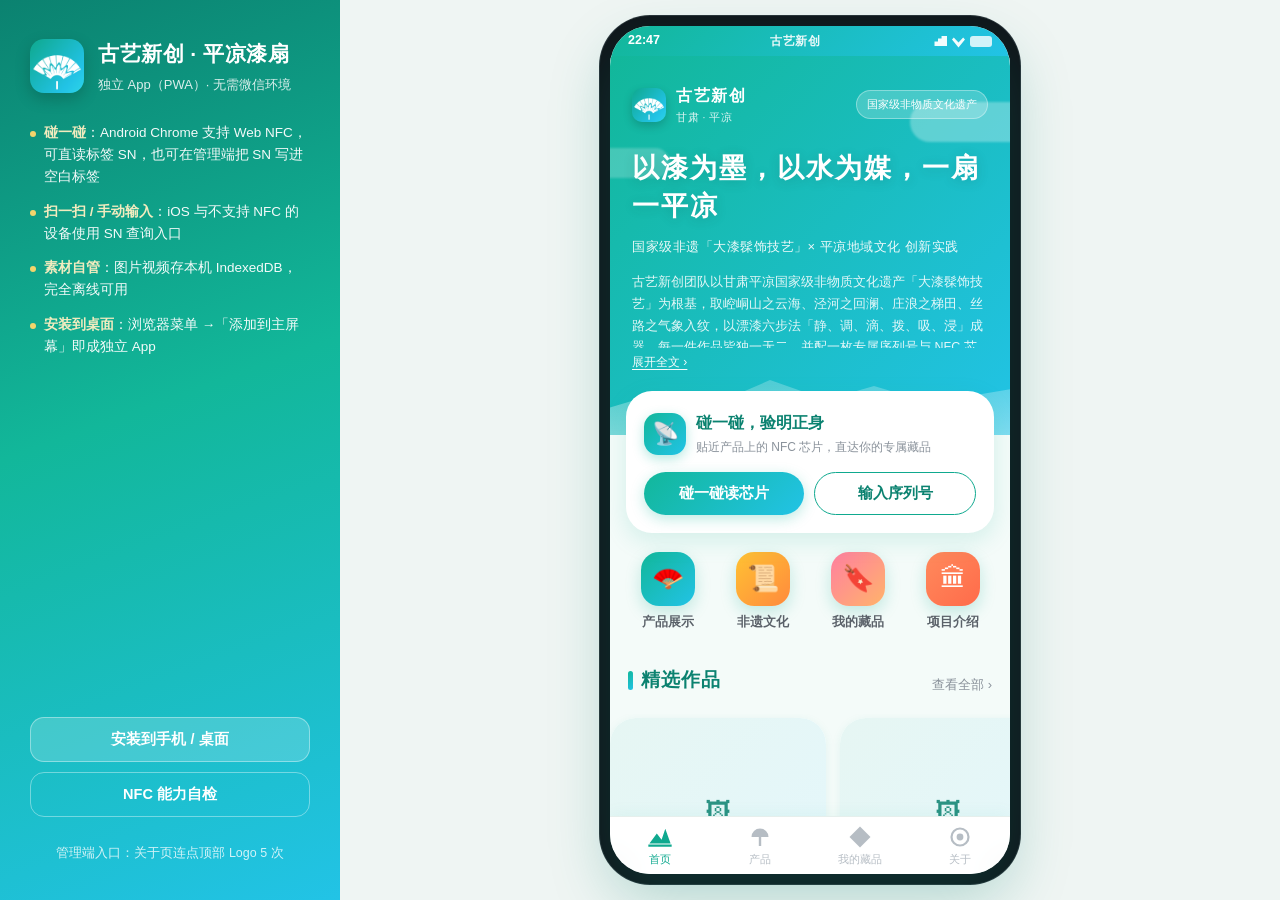
==== index.html @ 4ff5bbb6 "GuYi XinChuang - PingLiang QiShan App" ====
<!DOCTYPE html>
<html lang="zh-CN">
<head>
  <meta charset="UTF-8">
  <meta name="viewport"
        content="width=device-width, initial-scale=1.0, maximum-scale=1.0, user-scalable=no, viewport-fit=cover">
  <title>古艺新创·平凉漆扇</title>
  <meta name="description" content="以漆为墨，以水为媒，一扇一平凉。国家级非遗大漆髹饰技艺 × 平凉地域文化创新实践。">
  <meta name="theme-color" content="#0FA98F">
  <meta name="apple-mobile-web-app-capable" content="yes">
  <meta name="apple-mobile-web-app-status-bar-style" content="black-translucent">
  <meta name="apple-mobile-web-app-title" content="古艺新创">
  <link rel="manifest" href="manifest.webmanifest">
  <link rel="apple-touch-icon" href="icons/apple-touch-icon.png">
  <link rel="icon" href="icons/icon-192.png">
  <link rel="stylesheet" href="css/theme.css">
  <link rel="stylesheet" href="css/pages.css">
</head>
<body>

<!-- 桌面端左侧说明（移动端隐藏） -->
<aside class="desk-side">
  <div class="desk-brand">
    <img src="icons/icon-512.png" alt="logo">
    <div>
      <h1>古艺新创 · 平凉漆扇</h1>
      <p>独立 App（PWA）· 无需微信环境</p>
    </div>
  </div>
  <ul class="desk-tips">
    <li><b>碰一碰</b>：Android Chrome 支持 Web NFC，可直读标签 SN，也可在管理端把 SN 写进空白标签</li>
    <li><b>扫一扫 / 手动输入</b>：iOS 与不支持 NFC 的设备使用 SN 查询入口</li>
    <li><b>素材自管</b>：图片视频存本机 IndexedDB，完全离线可用</li>
    <li><b>安装到桌面</b>：浏览器菜单 →「添加到主屏幕」即成独立 App</li>
  </ul>
  <!-- 手机扫码访问（局域网） -->
  <div class="desk-qr" id="deskQr" hidden>
    <img src="icons/lan-qr.png" alt="手机扫码访问">
    <div class="dq-t">手机扫码打开</div>
    <div class="dq-u" id="dqUrl"></div>
    <div class="dq-n">手机需与电脑连同一 Wi-Fi<br>换网络后运行 <code>node tools/gen_lan_qr.js</code> 重新生成</div>
  </div>

  <div class="desk-links">
    <button class="desk-btn" id="deskInstall">安装到手机 / 桌面</button>
    <button class="desk-btn ghost" id="deskNfc">NFC 能力自检</button>
  </div>
  <p class="desk-note">管理端入口：关于页连点顶部 Logo 5 次</p>
</aside>

<!-- App 主体：桌面下呈手机外形，移动端全屏 -->
<div class="phone-stage">
  <div class="phone" id="phone">
    <!-- 模拟状态栏 -->
    <div class="status-bar">
      <span class="sb-time" id="sbTime">9:41</span>
      <span class="sb-title" id="sbTitle">古艺新创</span>
      <span class="sb-right">
        <i class="sb-sig"></i><i class="sb-wifi"></i><i class="sb-bat"></i>
      </span>
    </div>

    <!-- 页面容器：路由把页面 DOM 挂到这里 -->
    <main class="view" id="view"></main>

    <!-- 底部 TabBar -->
    <nav class="tabbar" id="tabBar">
      <button class="tab" data-tab="home"><i class="ti ti-home"></i><span>首页</span></button>
      <button class="tab" data-tab="products"><i class="ti ti-fan"></i><span>产品</span></button>
      <button class="tab" data-tab="collection"><i class="ti ti-seal"></i><span>我的藏品</span></button>
      <button class="tab" data-tab="about"><i class="ti ti-about"></i><span>关于</span></button>
    </nav>

    <!-- 全局弹层容器 -->
    <div class="overlay-root" id="overlayRoot"></div>

    <!-- Toast（放在手机内，桌面预览时也出现在屏幕内） -->
    <div class="toast-root" id="toastRoot"></div>
  </div>
</div>

<!-- 图片查看器 -->
<div class="viewer" id="viewer" hidden>
  <img id="viewerImg" alt="预览">
  <button class="viewer-close" id="viewerClose">×</button>
</div>

<script>
  // Service Worker：仅在 http/https 下注册（file:// 直接打开会跳过，功能不受影响）
  if ('serviceWorker' in navigator && location.protocol.startsWith('http')) {
    window.addEventListener('load', function () {
      navigator.serviceWorker.register('sw.js').catch(function () { /* 忽略注册失败 */ });
    });
  }
</script>
<script type="module" src="js/app.js"></script>
</body>
</html>
---- css/theme.css ----
@charset "UTF-8";
/* ============================================================
   古艺新创·平凉漆扇 · 主题层
   1. 设计变量（平凉色谱 · 高饱和明亮版）
   2. 基础重置与排版
   3. 桌面预览外壳
   4. 手机外壳 / 状态栏 / 页面容器 / TabBar
   5. 通用组件（卡片、按钮、标签、SN 徽章、占位块、Toast、弹层）
   6. 轻量装饰（山峦、云海、水纹、扇面）
   ============================================================ */

/* ============ 1. 设计变量 ============ */
:root {
  /* —— 平凉色谱（六色） —— */
  --kt-green: #0FA98F;        /* 崆峒青 · 品牌主色 */
  --kt-green-d: #0B8270;
  --kt-green-l: #4FD3BC;
  --kt-green-bg: #E6F6F3;
  --jh-blue: #22C3E6;         /* 泾河碧 · 品牌主色 */
  --jh-blue-d: #0E9FC4;
  --jh-blue-bg: #E4F7FC;
  --tt-gold: #FFB300;         /* 梯田金 · 强调点缀 */
  --tt-gold-d: #E09A00;
  --tt-gold-bg: #FFF6E0;
  --dx-orange: #FF6B4A;       /* 丹霞赭 · 强调点缀 */
  --dx-orange-bg: #FFEDE8;
  --pg-pink: #FF7FA0;         /* 苹果花粉 · 年轻板块 */
  --pg-pink-bg: #FFEEF3;
  --tile-gray: #5A6169;       /* 瓦灰 · 中性基底 */
  --gray-2: #8A929B;
  --gray-3: #B6BDC4;
  --gray-4: #DDE4E1;

  /* —— 背景与线条 —— */
  --bg: #F4FBF9;
  --bg-2: #E9F6F3;
  --card: #FFFFFF;
  --line: #E6EFEC;
  --text: #2B3338;
  --text-2: var(--tile-gray);
  --text-3: var(--gray-2);

  /* —— 渐变 —— */
  --grad-brand: linear-gradient(135deg, #12B79A 0%, #22C3E6 100%);
  --grad-brand-soft: linear-gradient(135deg, #E6F6F3 0%, #E4F7FC 100%);
  --grad-gold: linear-gradient(135deg, #FFC233 0%, #FF8A3D 100%);
  --grad-pink: linear-gradient(135deg, #FF7FA0 0%, #FFB36B 100%);
  --grad-orange: linear-gradient(135deg, #FF8A5C 0%, #FF6B4A 100%);
  --grad-green: linear-gradient(135deg, #4FD3BC 0%, #0FA98F 100%);
  --grad-blue: linear-gradient(135deg, #6FE0F5 0%, #22C3E6 100%);

  /* —— 圆角与阴影 —— */
  --r-xs: 8px;
  --r-s: 12px;
  --r-m: 18px;
  --r-l: 26px;
  --r-xl: 34px;
  --shadow-s: 0 2px 10px rgba(15, 169, 143, .08);
  --shadow-m: 0 8px 24px rgba(15, 169, 143, .14);
  --shadow-l: 0 12px 36px rgba(15, 169, 143, .18);

  /* —— 安全区 —— */
  --safe-b: env(safe-area-inset-bottom, 0px);
  --safe-t: env(safe-area-inset-top, 0px);

  /* —— 尺寸 —— */
  --tabbar-h: 58px;
  --appbar-h: 48px;
}

/* ============ 2. 基础重置与排版 ============ */
* { box-sizing: border-box; -webkit-tap-highlight-color: transparent; }

html, body {
  margin: 0;
  padding: 0;
  height: 100%;
  overflow: hidden;
}

body {
  font-family: -apple-system, BlinkMacSystemFont, "PingFang SC", "Hiragino Sans GB",
               "Microsoft YaHei", "Helvetica Neue", Arial, sans-serif;
  font-size: 15px;
  line-height: 1.7;
  color: var(--text);
  background: #EFF5F3;
  -webkit-font-smoothing: antialiased;
}

h1, h2, h3, h4, p, ul, ol, figure { margin: 0; padding: 0; }
ul, ol { list-style: none; }
img { display: block; max-width: 100%; }
button { font-family: inherit; cursor: pointer; border: none; background: none; color: inherit; }
input, textarea, select { font-family: inherit; font-size: 15px; color: inherit; }

/* 国风标题字体（衬线） */
.font-serif {
  font-family: "Songti SC", "STSong", "SimSun", "Noto Serif SC", Georgia, serif;
}

/* 滚动容器 */
.scroll { overflow-y: auto; -webkit-overflow-scrolling: touch; }
.no-scrollbar::-webkit-scrollbar { display: none; }
.no-scrollbar { scrollbar-width: none; }

/* ============ 3. 桌面预览外壳 ============ */
.desk-side {
  position: fixed;
  left: 0; top: 0; bottom: 0;
  width: 340px;
  padding: 36px 30px;
  background: linear-gradient(160deg, #0B8270 0%, #12B79A 45%, #22C3E6 100%);
  color: #fff;
  display: flex;
  flex-direction: column;
  gap: 26px;
  overflow-y: auto;
}
.desk-brand { display: flex; align-items: center; gap: 14px; }
.desk-brand img { width: 54px; height: 54px; border-radius: 14px; box-shadow: 0 6px 16px rgba(0, 0, 0, .18); }
.desk-brand h1 { font-size: 21px; font-weight: 700; letter-spacing: .5px; }
.desk-brand p { font-size: 13px; opacity: .85; margin-top: 2px; }
.desk-tips { display: flex; flex-direction: column; gap: 12px; }
.desk-tips li {
  font-size: 13.5px;
  line-height: 1.65;
  padding-left: 14px;
  position: relative;
  opacity: .95;
}
.desk-tips li::before {
  content: "";
  position: absolute; left: 0; top: 9px;
  width: 6px; height: 6px; border-radius: 50%;
  background: #FFD86B;
}
.desk-tips b { color: #FFF0C2; }
.desk-qr {
  background: rgba(255, 255, 255, .16);
  border: 1px solid rgba(255, 255, 255, .32);
  border-radius: 18px;
  padding: 14px;
  text-align: center;
}
.desk-qr[hidden] { display: none; }
.desk-qr img {
  width: 148px; height: 148px; margin: 0 auto 8px;
  background: #fff; border-radius: 12px; padding: 6px;
}
.desk-qr .dq-t { font-size: 14px; font-weight: 700; }
.desk-qr .dq-u { font-size: 12px; opacity: .9; margin-top: 3px; word-break: break-all; font-family: ui-monospace, Menlo, monospace; }
.desk-qr .dq-n { font-size: 11px; opacity: .78; margin-top: 6px; line-height: 1.6; }
.desk-qr code { background: rgba(0, 0, 0, .25); padding: 1px 5px; border-radius: 5px; font-size: 10.5px; }

.desk-links { display: flex; flex-direction: column; gap: 10px; margin-top: auto; }
.desk-btn {
  width: 100%;
  padding: 12px 16px;
  border-radius: 14px;
  background: rgba(255, 255, 255, .18);
  border: 1px solid rgba(255, 255, 255, .38);
  color: #fff;
  font-size: 14.5px;
  font-weight: 600;
  transition: background .18s ease, transform .18s ease;
}
.desk-btn:hover { background: rgba(255, 255, 255, .3); transform: translateY(-1px); }
.desk-btn.ghost { background: transparent; }
.desk-note { font-size: 12.5px; opacity: .8; text-align: center; }

/* ============ 4. 手机外壳 ============ */
.phone-stage {
  position: fixed;
  inset: 0;
  display: flex;
  align-items: center;
  justify-content: center;
}

.phone {
  position: relative;
  width: 100%;
  height: 100%;
  background: var(--bg);
  display: flex;
  flex-direction: column;
  overflow: hidden;
}

@media (min-width: 900px) {
  .phone-stage { left: 340px; padding: 26px 0; }
  .phone {
    width: 400px;
    height: 100%;
    max-height: 850px;
    border-radius: 40px;
    box-shadow: 0 24px 60px rgba(11, 130, 112, .28), 0 0 0 10px #10151A, 0 0 0 11px #2A3339;
    overflow: hidden;
  }
}
@media (max-width: 899px) {
  .desk-side { display: none; }
}

/* —— 模拟状态栏 —— */
.status-bar {
  flex: none;
  height: calc(30px + var(--safe-t));
  padding: var(--safe-t) 18px 0;
  display: flex;
  align-items: center;
  justify-content: space-between;
  background: var(--grad-brand);
  color: #fff;
  font-size: 12.5px;
  font-weight: 600;
  z-index: 30;
}
.sb-title { opacity: .9; letter-spacing: .5px; font-size: 12px; }
.sb-right { display: flex; align-items: center; gap: 5px; }
.sb-sig, .sb-wifi, .sb-bat { display: block; background: #fff; opacity: .95; }
.sb-sig { width: 16px; height: 10px; clip-path: polygon(0 100%, 22% 100%, 22% 55%, 44% 55%, 44% 25%, 66% 25%, 66% 0, 100% 0, 100% 100%); }
.sb-wifi { width: 13px; height: 13px; border-radius: 3px; clip-path: polygon(50% 100%, 0 38%, 14% 24%, 50% 62%, 86% 24%, 100% 38%); }
.sb-bat { width: 22px; height: 11px; border-radius: 3px; opacity: .8; }

/* —— 页面容器 —— */
.view {
  position: relative;
  flex: 1 1 auto;
  overflow: hidden;
  background: var(--bg);
}

/* 页面根元素 */
.page {
  position: absolute;
  inset: 0;
  display: flex;
  flex-direction: column;
  background: var(--bg);
  animation: pageIn .26s cubic-bezier(.22, .8, .3, 1);
}
.page.is-sub { animation: slideIn .28s cubic-bezier(.22, .8, .3, 1); }
@keyframes pageIn { from { opacity: 0; } to { opacity: 1; } }
@keyframes slideIn { from { transform: translateX(18%); opacity: .4; } to { transform: none; opacity: 1; } }

.page-body {
  flex: 1 1 auto;
  overflow-y: auto;
  -webkit-overflow-scrolling: touch;
  padding-bottom: calc(20px + var(--safe-b));
}
.page-body.no-tab { padding-bottom: calc(24px + var(--safe-b)); }

/* —— 顶部应用栏（二级页返回） —— */
.appbar {
  flex: none;
  height: var(--appbar-h);
  display: flex;
  align-items: center;
  padding: 0 8px;
  background: var(--card);
  border-bottom: 1px solid var(--line);
  position: relative;
  z-index: 20;
}
.appbar.brand { background: var(--grad-brand); border-bottom: none; color: #fff; }
.appbar .back {
  width: 40px; height: 40px;
  display: flex; align-items: center; justify-content: center;
  font-size: 22px; color: inherit;
}
.appbar .title { flex: 1; text-align: center; font-size: 16.5px; font-weight: 700; letter-spacing: .5px; }
.appbar .right { width: 56px; text-align: right; font-size: 13px; padding-right: 8px; }

/* —— 底部 TabBar —— */
.tabbar {
  flex: none;
  height: calc(var(--tabbar-h) + var(--safe-b));
  padding-bottom: var(--safe-b);
  display: flex;
  background: rgba(255, 255, 255, .96);
  backdrop-filter: blur(12px);
  border-top: 1px solid var(--line);
  box-shadow: 0 -2px 16px rgba(15, 169, 143, .06);
  z-index: 30;
  transition: transform .26s cubic-bezier(.22, .8, .3, 1);
}
.tabbar.hidden { transform: translateY(calc(100% + var(--safe-b))); }

.tab {
  flex: 1;
  display: flex;
  flex-direction: column;
  align-items: center;
  justify-content: center;
  gap: 3px;
  color: var(--gray-3);
  font-size: 11px;
  transition: color .18s ease;
}
.tab.active { color: var(--kt-green); }
.tab.active .ti { transform: translateY(-2px) scale(1.06); }

/* Tab 图标：用 mask + currentColor，纯 CSS 无图片依赖 */
.ti {
  width: 24px; height: 24px;
  background: currentColor;
  transition: transform .18s ease;
  -webkit-mask-repeat: no-repeat; mask-repeat: no-repeat;
  -webkit-mask-position: center; mask-position: center;
  -webkit-mask-size: contain; mask-size: contain;
}
.ti-home {
  -webkit-mask-image: url("data:image/svg+xml,%3Csvg xmlns='http://www.w3.org/2000/svg' viewBox='0 0 24 24'%3E%3Cpath d='M1 21h22v2H1z'/%3E%3Cpath d='M2 20l7-9.5 4.5 6L17 6l5 14z'/%3E%3C/svg%3E");
  mask-image: url("data:image/svg+xml,%3Csvg xmlns='http://www.w3.org/2000/svg' viewBox='0 0 24 24'%3E%3Cpath d='M1 21h22v2H1z'/%3E%3Cpath d='M2 20l7-9.5 4.5 6L17 6l5 14z'/%3E%3C/svg%3E");
}
.ti-fan {
  -webkit-mask-image: url("data:image/svg+xml,%3Csvg xmlns='http://www.w3.org/2000/svg' viewBox='0 0 24 24'%3E%3Cpath d='M3.5 12a8.5 8.5 0 0 1 17 0z'/%3E%3Cpath d='M10.8 12h2.4v9h-2.4z'/%3E%3C/svg%3E");
  mask-image: url("data:image/svg+xml,%3Csvg xmlns='http://www.w3.org/2000/svg' viewBox='0 0 24 24'%3E%3Cpath d='M3.5 12a8.5 8.5 0 0 1 17 0z'/%3E%3Cpath d='M10.8 12h2.4v9h-2.4z'/%3E%3C/svg%3E");
}
.ti-seal {
  -webkit-mask-image: url("data:image/svg+xml,%3Csvg xmlns='http://www.w3.org/2000/svg' viewBox='0 0 24 24'%3E%3Cpath d='M12 1.5l10.5 10.5L12 22.5 1.5 12z'/%3E%3Cpath fill='none' stroke='%23000' stroke-width='1.6' d='M12 6.5l5.5 5.5L12 17.5 6.5 12z'/%3E%3C/svg%3E");
  mask-image: url("data:image/svg+xml,%3Csvg xmlns='http://www.w3.org/2000/svg' viewBox='0 0 24 24'%3E%3Cpath d='M12 1.5l10.5 10.5L12 22.5 1.5 12z'/%3E%3Cpath fill='none' stroke='%23000' stroke-width='1.6' d='M12 6.5l5.5 5.5L12 17.5 6.5 12z'/%3E%3C/svg%3E");
}
.ti-about {
  -webkit-mask-image: url("data:image/svg+xml,%3Csvg xmlns='http://www.w3.org/2000/svg' viewBox='0 0 24 24'%3E%3Cpath fill='none' stroke='%23000' stroke-width='2.2' d='M12 3.5a8.5 8.5 0 1 1 0 17a8.5 8.5 0 1 1 0-17z'/%3E%3Ccircle cx='12' cy='12' r='3.4'/%3E%3C/svg%3E");
  mask-image: url("data:image/svg+xml,%3Csvg xmlns='http://www.w3.org/2000/svg' viewBox='0 0 24 24'%3E%3Cpath fill='none' stroke='%23000' stroke-width='2.2' d='M12 3.5a8.5 8.5 0 1 1 0 17a8.5 8.5 0 1 1 0-17z'/%3E%3Ccircle cx='12' cy='12' r='3.4'/%3E%3C/svg%3E");
}

/* ============ 5. 通用组件 ============ */
/* —— 卡片 —— */
.card {
  background: var(--card);
  border-radius: var(--r-l);
  box-shadow: var(--shadow-s);
  overflow: hidden;
}
.card-pad { padding: 18px; }

/* —— 区块标题 —— */
.sec-head { display: flex; align-items: flex-end; justify-content: space-between; padding: 4px 2px 12px; }
.sec-head h2 {
  font-size: 19px; font-weight: 800; letter-spacing: 1px; color: var(--kt-green-d);
  display: flex; align-items: center; gap: 8px;
}
.sec-head h2::before {
  content: ""; width: 5px; height: 19px; border-radius: 3px;
  background: var(--grad-brand);
}
.sec-head .more { font-size: 13px; color: var(--gray-2); }

/* —— 按钮 —— */
.btn {
  display: inline-flex; align-items: center; justify-content: center; gap: 6px;
  padding: 11px 20px;
  border-radius: 999px;
  font-size: 15px; font-weight: 600;
  background: var(--grad-brand);
  color: #fff;
  box-shadow: 0 4px 14px rgba(18, 183, 154, .28);
  transition: transform .16s ease, box-shadow .16s ease, opacity .16s ease;
}
.btn:active { transform: scale(.97); }
.btn.gold { background: var(--grad-gold); box-shadow: 0 4px 14px rgba(255, 160, 60, .3); }
.btn.pink { background: var(--grad-pink); box-shadow: 0 4px 14px rgba(255, 127, 160, .3); }
.btn.ghost { background: #fff; color: var(--kt-green-d); border: 1.5px solid var(--kt-green); box-shadow: none; }
.btn.gray { background: #F1F5F4; color: var(--tile-gray); box-shadow: none; }
.btn.block { display: flex; width: 100%; }
.btn.lg { padding: 14px 22px; font-size: 16px; }
.btn.sm { padding: 7px 14px; font-size: 13px; }
.btn[disabled] { opacity: .5; pointer-events: none; }

/* —— 标签 —— */
.tag {
  display: inline-flex; align-items: center;
  padding: 3px 11px;
  border-radius: 999px;
  font-size: 12px; font-weight: 600;
  background: var(--kt-green-bg); color: var(--kt-green-d);
}
.tag.blue { background: var(--jh-blue-bg); color: var(--jh-blue-d); }
.tag.gold { background: var(--tt-gold-bg); color: var(--tt-gold-d); }
.tag.pink { background: var(--pg-pink-bg); color: #D9537C; }
.tag.orange { background: var(--dx-orange-bg); color: #D94A2B; }
.tag.gray { background: #F1F5F4; color: var(--tile-gray); }

/* —— SN 徽章 —— */
.sn-badge {
  display: inline-flex; align-items: center; gap: 7px;
  padding: 5px 12px 5px 6px;
  border-radius: 10px;
  background: var(--grad-brand-soft);
  border: 1px solid #CDEAE4;
}
.sn-badge .lab {
  font-size: 11px; font-weight: 700; color: #fff;
  background: var(--kt-green);
  border-radius: 6px; padding: 2px 7px; letter-spacing: .5px;
}
.sn-badge .val {
  font-family: ui-monospace, "SF Mono", Menlo, Consolas, monospace;
  font-size: 14px; font-weight: 700; color: var(--kt-green-d); letter-spacing: .8px;
}
.sn-badge.lg { padding: 8px 16px 8px 8px; border-radius: 14px; }
.sn-badge.lg .val { font-size: 18px; }

/* —— 占位素材块（提示替换为真实图片/视频） —— */
.ph {
  position: relative;
  width: 100%; height: 100%;
  display: flex; flex-direction: column; align-items: center; justify-content: center;
  gap: 6px;
  background: var(--grad-brand-soft);
  color: var(--kt-green-d);
  overflow: hidden;
}
.ph::after {
  /* 水纹装饰 */
  content: "";
  position: absolute; left: -20%; right: -20%; bottom: -55%;
  height: 90%;
  background:
    radial-gradient(60% 60% at 50% 100%, rgba(34, 195, 230, .22), transparent 70%),
    repeating-linear-gradient(115deg, rgba(79, 211, 188, .16) 0 2px, transparent 2px 16px);
  pointer-events: none;
}
.ph-ico { font-size: 26px; opacity: .85; }
.ph-text { font-size: 13px; font-weight: 700; letter-spacing: .5px; z-index: 1; }
.ph-sub { font-size: 11px; color: var(--jh-blue-d); opacity: .85; z-index: 1; }
.ph.gold { background: linear-gradient(135deg, #FFF6E0, #FFEBD6); color: var(--tt-gold-d); }
.ph.pink { background: linear-gradient(135deg, #FFEEF3, #FFE6EF); color: #D9537C; }
.ph.small .ph-ico { font-size: 18px; }
.ph.small .ph-text { font-size: 11px; }

/* —— 空态 —— */
.empty {
  display: flex; flex-direction: column; align-items: center; justify-content: center;
  padding: 56px 24px; color: var(--gray-3); gap: 10px;
}
.empty .e-ico { font-size: 44px; opacity: .55; }
.empty .e-t { font-size: 15px; color: var(--tile-gray); }
.empty .e-s { font-size: 13px; }

/* —— Toast —— */
.toast-root {
  position: absolute; left: 50%; bottom: 96px; transform: translateX(-50%);
  display: flex; flex-direction: column; align-items: center; gap: 8px;
  z-index: 9999; pointer-events: none;
  width: 90%;
}
.toast {
  padding: 10px 20px;
  border-radius: 999px;
  background: rgba(28, 40, 44, .92);
  color: #fff; font-size: 14px;
  box-shadow: 0 8px 24px rgba(0, 0, 0, .2);
  animation: toastIn .22s ease;
  max-width: 300px; text-align: center;
}
@keyframes toastIn { from { opacity: 0; transform: translateY(10px); } to { opacity: 1; transform: none; } }

/* —— 弹层 / 模态 —— */
.overlay-root { position: absolute; inset: 0; z-index: 60; pointer-events: none; }
.modal-mask {
  position: absolute; inset: 0;
  background: rgba(16, 32, 36, .45);
  pointer-events: auto;
  display: flex; align-items: flex-end;
  animation: fadeIn .2s ease;
}
@keyframes fadeIn { from { opacity: 0; } to { opacity: 1; } }
.sheet {
  width: 100%;
  background: #fff;
  border-radius: 28px 28px 0 0;
  padding: 20px 20px calc(24px + var(--safe-b));
  animation: sheetIn .26s cubic-bezier(.22, .8, .3, 1);
  max-height: 82%;
  overflow-y: auto;
}
@keyframes sheetIn { from { transform: translateY(100%); } to { transform: none; } }
.sheet-title { font-size: 17px; font-weight: 800; text-align: center; margin-bottom: 16px; }

/* —— 图片查看器 —— */
.viewer {
  position: fixed; inset: 0; z-index: 10000;
  background: rgba(0, 0, 0, .92);
  display: flex; align-items: center; justify-content: center;
}
.viewer[hidden] { display: none; }
.viewer img { max-width: 92%; max-height: 82%; border-radius: 12px; }
.viewer-close {
  position: absolute; top: 24px; right: 24px;
  width: 40px; height: 40px; border-radius: 50%;
  background: rgba(255, 255, 255, .18); color: #fff; font-size: 24px;
}

/* ============ 6. 轻量装饰 ============ */
.deco-hill {
  position: absolute; left: 0; right: 0; bottom: -1px; height: 76px;
  background: linear-gradient(180deg, rgba(255, 255, 255, .16), rgba(255, 255, 255, .42));
  clip-path: polygon(0 100%, 0 62%, 14% 40%, 26% 58%, 40% 26%, 54% 52%, 66% 34%, 80% 56%, 100% 38%, 100% 100%);
  pointer-events: none;
}
.deco-wave {
  position: absolute; left: 0; right: 0; bottom: -1px; height: 34px;
  background:
    repeating-linear-gradient(100deg, rgba(255, 255, 255, .3) 0 3px, transparent 3px 14px);
  mask-image: linear-gradient(180deg, transparent, #000);
  -webkit-mask-image: linear-gradient(180deg, transparent, #000);
  pointer-events: none;
}
.deco-cloud {
  position: absolute; width: 130px; height: 40px; border-radius: 40px;
  background: rgba(255, 255, 255, .3);
  filter: blur(1px);
  pointer-events: none;
}
.fan-shape {
  /* 扇面轮廓装饰 */
  background: conic-gradient(from 210deg at 50% 100%, rgba(255, 255, 255, .35), rgba(255, 255, 255, .08));
  clip-path: polygon(50% 100%, 6% 34%, 18% 12%, 38% 2%, 62% 2%, 82% 12%, 94% 34%);
}
---- css/pages.css ----
@charset "UTF-8";
/* ============================================================
   页面层样式：首页 / 产品 / 详情 / SN 查询 / 藏品 / 文化 /
   项目 / 团队 / 关于 / 管理端
   ============================================================ */

/* ============ 首页 ============ */
.hero {
  position: relative;
  padding: 26px 22px 62px;
  background: var(--grad-brand);
  color: #fff;
  overflow: hidden;
}
.hero-top { display: flex; align-items: center; justify-content: space-between; position: relative; z-index: 2; }
.hero-logo { display: flex; align-items: center; gap: 10px; }
.hero-logo img { width: 34px; height: 34px; border-radius: 10px; box-shadow: 0 4px 10px rgba(0, 0, 0, .18); }
.hero-logo .n { font-size: 16px; font-weight: 800; letter-spacing: 1.5px; }
.hero-logo .s { font-size: 10.5px; opacity: .85; letter-spacing: .5px; }
.hero-badge {
  font-size: 11px; padding: 4px 10px; border-radius: 999px;
  background: rgba(255, 255, 255, .2); border: 1px solid rgba(255, 255, 255, .35);
}
.hero-slogan {
  position: relative; z-index: 2;
  margin-top: 22px;
  font-size: 27px; font-weight: 800; line-height: 1.42; letter-spacing: 2px;
  text-shadow: 0 2px 12px rgba(0, 60, 50, .18);
}
.hero-sub { position: relative; z-index: 2; margin-top: 10px; font-size: 13px; opacity: .92; letter-spacing: .5px; }
.hero-intro {
  position: relative; z-index: 2;
  margin-top: 14px; font-size: 12.5px; line-height: 1.75;
  opacity: .88; max-height: 76px; overflow: hidden;
  transition: max-height .28s ease;
}
.hero-intro.open { max-height: 400px; }
.hero-more {
  position: relative; z-index: 2;
  margin-top: 6px; padding: 0;
  font-size: 12px; color: #fff; opacity: .95;
  text-decoration: underline; text-underline-offset: 3px;
}
.hero .deco-cloud.c1 { top: 46px; right: -30px; }
.hero .deco-cloud.c2 { top: 92px; left: -40px; width: 100px; height: 30px; opacity: .7; }

/* NFC 悬浮卡 */
.nfc-card {
  margin: -44px 16px 0;
  position: relative; z-index: 5;
  background: #fff;
  border-radius: var(--r-l);
  box-shadow: var(--shadow-m);
  padding: 18px;
}
.nfc-head { display: flex; align-items: center; gap: 10px; }
.nfc-ico {
  width: 42px; height: 42px; border-radius: 14px;
  background: var(--grad-brand);
  display: flex; align-items: center; justify-content: center;
  font-size: 22px;
  box-shadow: 0 4px 12px rgba(18, 183, 154, .3);
}
.nfc-head h3 { font-size: 16px; font-weight: 800; color: var(--kt-green-d); }
.nfc-head p { font-size: 12px; color: var(--gray-2); margin-top: 1px; }
.nfc-acts { display: flex; gap: 10px; margin-top: 14px; }
.nfc-acts .btn { flex: 1; }

/* 四宫格导航 */
.nav-grid { display: grid; grid-template-columns: repeat(4, 1fr); gap: 12px; padding: 18px 16px 6px; }
.nav-item { display: flex; flex-direction: column; align-items: center; gap: 8px; }
.nav-ico {
  width: 54px; height: 54px; border-radius: 18px;
  display: flex; align-items: center; justify-content: center;
  font-size: 26px; color: #fff;
  box-shadow: 0 6px 16px rgba(15, 169, 143, .22);
}
.nav-item span { font-size: 12.5px; color: var(--tile-gray); font-weight: 600; }

/* 通用区块容器 */
.block { padding: 22px 16px 6px; }

/* 横向滑动卡片 */
.hscroll { display: flex; gap: 14px; overflow-x: auto; padding: 4px 16px 12px; scroll-snap-type: x mandatory; }
.hscroll::-webkit-scrollbar { display: none; }
.hscroll > * { scroll-snap-align: start; flex: none; }

/* 精选作品卡（横向） */
.feat-card { width: 216px; border-radius: var(--r-l); overflow: hidden; background: #fff; box-shadow: var(--shadow-s); }
.feat-img { width: 216px; height: 216px; }
.feat-body { padding: 12px 14px 14px; }
.feat-body h4 { font-size: 15px; font-weight: 700; }
.feat-body .sub { font-size: 12px; color: var(--gray-2); margin-top: 3px; }
.feat-body .row { display: flex; align-items: center; justify-content: space-between; margin-top: 10px; }
.feat-price { font-size: 17px; font-weight: 800; color: var(--dx-orange); }

/* 六步法卡片 */
.step-card {
  width: 168px; border-radius: var(--r-l); padding: 16px; color: #fff;
  box-shadow: var(--shadow-s);
  position: relative; overflow: hidden;
}
.step-card .no { font-size: 12px; opacity: .85; letter-spacing: 1px; }
.step-card .big { font-size: 40px; font-weight: 800; line-height: 1.1; margin: 4px 0 2px; }
.step-card .full { font-size: 14px; font-weight: 700; letter-spacing: 1px; }
.step-card .desc { font-size: 12px; line-height: 1.65; opacity: .92; margin-top: 8px; }
.step-card::after {
  content: ""; position: absolute; right: -26px; bottom: -26px;
  width: 96px; height: 96px; border-radius: 50%;
  background: rgba(255, 255, 255, .14);
}

/* 色谱 */
.palette { display: grid; grid-template-columns: repeat(3, 1fr); gap: 12px; padding: 4px 16px 12px; }
.pal-item { border-radius: var(--r-m); overflow: hidden; background: #fff; box-shadow: var(--shadow-s); }
.pal-swatch { height: 66px; display: flex; align-items: flex-end; padding: 8px 10px; }
.pal-swatch .hex { font-size: 11px; color: #fff; font-weight: 700; letter-spacing: .5px; text-shadow: 0 1px 4px rgba(0, 0, 0, .25); }
.pal-body { padding: 9px 10px 11px; }
.pal-body .nm { font-size: 14px; font-weight: 700; }
.pal-body .from { font-size: 11px; color: var(--gray-2); margin-top: 2px; }

/* 作品网格 */
.grid-2 { display: grid; grid-template-columns: repeat(2, 1fr); gap: 14px; padding: 4px 16px 8px; }
.p-card { background: #fff; border-radius: var(--r-l); overflow: hidden; box-shadow: var(--shadow-s); transition: transform .16s ease; }
.p-card:active { transform: scale(.98); }
.p-img { width: 100%; aspect-ratio: 1 / 1; }
.p-body { padding: 12px 13px 14px; }
.p-name { font-size: 15px; font-weight: 700; line-height: 1.4; }
.p-sub { font-size: 12px; color: var(--gray-2); margin-top: 3px; }
.p-sn { margin-top: 10px; }
.p-foot { display: flex; align-items: center; justify-content: space-between; margin-top: 10px; }
.p-price { font-size: 17px; font-weight: 800; color: var(--dx-orange); }
.p-price.free { color: var(--gray-3); font-size: 13px; font-weight: 600; }
.p-status { font-size: 12px; font-weight: 600; }
.p-status.sold { color: var(--gray-3); }
.p-status.unsold { color: var(--kt-green); }

/* ============ 产品列表页 ============ */
.search-bar { display: flex; align-items: center; gap: 10px; padding: 12px 16px; background: #fff; border-bottom: 1px solid var(--line); }
.search-inp {
  flex: 1; display: flex; align-items: center; gap: 8px;
  background: #F2F7F6; border-radius: 999px; padding: 9px 16px;
}
.search-inp input { flex: 1; background: none; border: none; outline: none; font-size: 14px; }
.search-inp .ico { font-size: 15px; opacity: .55; }
.search-clear { font-size: 13px; color: var(--gray-2); }

.cat-bar { display: flex; gap: 8px; overflow-x: auto; padding: 12px 16px; background: #fff; }
.cat-bar::-webkit-scrollbar { display: none; }
.cat-chip {
  flex: none; padding: 8px 16px; border-radius: 999px;
  font-size: 13.5px; font-weight: 600;
  background: #F2F7F6; color: var(--tile-gray);
  transition: all .18s ease;
}
.cat-chip.on { background: var(--grad-brand); color: #fff; box-shadow: 0 4px 12px rgba(18, 183, 154, .26); }
.cat-count { font-size: 11px; opacity: .75; margin-left: 4px; }

.list-meta { padding: 6px 18px 0; font-size: 12px; color: var(--gray-2); }

/* ============ 产品详情页 ============ */
.pd-swiper { position: relative; width: 100%; height: 300px; background: var(--bg-2); }
.pd-track { display: flex; height: 100%; overflow-x: auto; scroll-snap-type: x mandatory; }
.pd-track::-webkit-scrollbar { display: none; }
.pd-slide { flex: none; width: 100%; height: 100%; scroll-snap-align: start; }
.pd-slide img { width: 100%; height: 100%; object-fit: cover; }
.pd-dots {
  position: absolute; bottom: 12px; left: 50%; transform: translateX(-50%);
  display: flex; gap: 6px; padding: 5px 10px; border-radius: 999px;
  background: rgba(0, 0, 0, .28);
}
.pd-dots i { width: 6px; height: 6px; border-radius: 50%; background: rgba(255, 255, 255, .55); }
.pd-dots i.on { background: #fff; width: 16px; border-radius: 3px; }
.pd-idx {
  position: absolute; top: 12px; right: 12px;
  padding: 3px 10px; border-radius: 999px; background: rgba(0, 0, 0, .38); color: #fff; font-size: 11px;
}

.pd-video { margin: 14px 16px 0; border-radius: var(--r-l); overflow: hidden; background: #000; box-shadow: var(--shadow-s); }
.pd-video video { width: 100%; height: 210px; display: block; }
.pd-video .ph { height: 210px; }

.pd-main { margin: 14px 16px 0; padding: 18px; border-radius: var(--r-l); background: #fff; box-shadow: var(--shadow-s); }
.pd-title { font-size: 20px; font-weight: 800; letter-spacing: .5px; line-height: 1.35; }
.pd-tags { display: flex; flex-wrap: wrap; gap: 8px; margin-top: 10px; }
.pd-price-row { display: flex; align-items: baseline; gap: 10px; margin-top: 14px; }
.pd-price { font-size: 26px; font-weight: 800; color: var(--dx-orange); }
.pd-currency { font-size: 14px; }
.pd-origin { font-size: 12px; color: var(--gray-3); }

.pd-snbox {
  margin-top: 16px; padding: 14px; border-radius: var(--r-m);
  background: var(--grad-brand-soft); border: 1px dashed #9FD8CE;
  display: flex; align-items: center; justify-content: space-between; gap: 10px;
}
.pd-snbox .left .t { font-size: 11.5px; color: var(--jh-blue-d); font-weight: 700; letter-spacing: 1px; }
.pd-snbox .left .v {
  font-family: ui-monospace, Menlo, Consolas, monospace;
  font-size: 19px; font-weight: 800; color: var(--kt-green-d); letter-spacing: 1px; margin-top: 2px;
}
.pd-snbox .copy { flex: none; }

.pd-mine {
  display: flex; align-items: center; gap: 8px;
  margin-top: 14px; padding: 11px 14px; border-radius: var(--r-m);
  background: var(--grad-gold); color: #fff; font-size: 13.5px; font-weight: 700;
  box-shadow: 0 6px 16px rgba(255, 160, 60, .26);
}

.pd-sec { margin: 14px 16px 0; padding: 18px; border-radius: var(--r-l); background: #fff; box-shadow: var(--shadow-s); }
.pd-sec h3 {
  font-size: 16px; font-weight: 800; color: var(--kt-green-d);
  display: flex; align-items: center; gap: 8px; margin-bottom: 10px;
}
.pd-sec h3 i { width: 4px; height: 16px; border-radius: 2px; background: var(--grad-brand); }
.pd-sec p { font-size: 14px; line-height: 1.85; color: var(--text-2); }
.pd-sec .pattern-name {
  display: inline-block; margin-bottom: 8px; padding: 4px 12px; border-radius: 999px;
  background: var(--pg-pink-bg); color: #D9537C; font-size: 13px; font-weight: 700;
}

.pd-meta { margin: 14px 16px 0; padding: 16px 18px; border-radius: var(--r-l); background: #fff; box-shadow: var(--shadow-s); }
.pd-meta .row { display: flex; justify-content: space-between; padding: 7px 0; font-size: 13.5px; }
.pd-meta .row .k { color: var(--gray-2); }
.pd-meta .row .v { color: var(--text); font-weight: 600; }

/* 详情底部操作栏 */
.pd-bar {
  flex: none; display: flex; align-items: center; gap: 10px;
  padding: 10px 16px calc(10px + var(--safe-b));
  background: #fff; border-top: 1px solid var(--line);
}
.pd-bar .btn { flex: 1; }
.pd-bar .icon-btn {
  flex: none; width: 46px; height: 46px; border-radius: 50%;
  background: #F2F7F6; display: flex; align-items: center; justify-content: center; font-size: 20px;
}

/* ============ SN 查询页 ============ */
.snq-hero { padding: 30px 22px 34px; background: var(--grad-brand); color: #fff; text-align: center; position: relative; overflow: hidden; }
.snq-hero .ico { font-size: 44px; }
.snq-hero h2 { font-size: 21px; font-weight: 800; letter-spacing: 1px; margin-top: 8px; }
.snq-hero p { font-size: 13px; opacity: .9; margin-top: 6px; }

.snq-form { margin: -22px 16px 0; padding: 20px; border-radius: var(--r-l); background: #fff; box-shadow: var(--shadow-m); }
.snq-inp {
  display: flex; align-items: center;
  border: 2px solid var(--line); border-radius: var(--r-m);
  padding: 12px 14px; transition: border-color .18s ease;
}
.snq-inp.focus { border-color: var(--kt-green); }
.snq-inp input {
  flex: 1; border: none; outline: none; background: none;
  font-family: ui-monospace, Menlo, Consolas, monospace;
  font-size: 17px; font-weight: 700; letter-spacing: 1.5px; text-transform: uppercase;
}
.snq-inp .clear { color: var(--gray-3); font-size: 18px; padding-left: 8px; }
.snq-hint { font-size: 12px; color: var(--gray-2); margin-top: 10px; }
.snq-btn { margin-top: 16px; }
.snq-samples { display: flex; flex-wrap: wrap; gap: 8px; margin-top: 14px; }
.snq-samples .s {
  padding: 6px 12px; border-radius: 999px; background: var(--kt-green-bg);
  color: var(--kt-green-d); font-size: 12px; font-weight: 600;
  font-family: ui-monospace, Menlo, Consolas, monospace;
}
.snq-tips { margin: 16px; padding: 16px 18px; border-radius: var(--r-l); background: #fff; box-shadow: var(--shadow-s); }
.snq-tips h3 { font-size: 15px; font-weight: 800; color: var(--kt-green-d); margin-bottom: 8px; }
.snq-tips li { font-size: 13px; color: var(--text-2); padding: 5px 0 5px 14px; position: relative; }
.snq-tips li::before { content: ""; position: absolute; left: 0; top: 13px; width: 5px; height: 5px; border-radius: 50%; background: var(--jh-blue); }

/* 未找到提示 */
.nf { margin: 40px 16px; padding: 30px 22px; border-radius: var(--r-l); background: #fff; box-shadow: var(--shadow-s); text-align: center; }
.nf .ico { font-size: 46px; }
.nf h3 { font-size: 17px; font-weight: 800; margin-top: 10px; }
.nf p { font-size: 13.5px; color: var(--gray-2); margin-top: 8px; line-height: 1.7; }
.nf .acts { display: flex; gap: 10px; margin-top: 18px; }
.nf .acts .btn { flex: 1; }

/* ============ 我的藏品 ============ */
.col-head { padding: 20px 18px 8px; background: var(--grad-brand); color: #fff; position: relative; overflow: hidden; }
.col-head h2 { font-size: 21px; font-weight: 800; letter-spacing: 1px; }
.col-head p { font-size: 12.5px; opacity: .9; margin-top: 4px; }
.col-stat { display: flex; gap: 10px; padding: 0 16px; margin-top: -18px; position: relative; z-index: 4; }
.col-stat .s { flex: 1; background: #fff; border-radius: var(--r-m); padding: 12px; text-align: center; box-shadow: var(--shadow-s); }
.col-stat .n { font-size: 22px; font-weight: 800; color: var(--kt-green-d); }
.col-stat .l { font-size: 11.5px; color: var(--gray-2); margin-top: 2px; }

/* ============ 非遗文化页 ============ */
.cul-tabs { display: flex; gap: 6px; padding: 12px 16px; background: #fff; border-bottom: 1px solid var(--line); overflow-x: auto; }
.cul-tabs::-webkit-scrollbar { display: none; }
.cul-tab { flex: none; padding: 8px 16px; border-radius: 999px; font-size: 13.5px; font-weight: 600; color: var(--tile-gray); background: #F2F7F6; }
.cul-tab.on { background: var(--grad-brand); color: #fff; }

.timeline { padding: 16px 18px 8px; position: relative; }
.tl-item { display: flex; gap: 14px; padding-bottom: 20px; position: relative; }
.tl-item::before {
  content: ""; position: absolute; left: 11px; top: 26px; bottom: 0; width: 2px;
  background: linear-gradient(180deg, var(--kt-green-l), rgba(79, 211, 188, .18));
}
.tl-item:last-child::before { display: none; }
.tl-dot {
  flex: none; width: 24px; height: 24px; border-radius: 50%;
  background: var(--grad-brand); box-shadow: 0 0 0 4px var(--kt-green-bg);
  position: relative; z-index: 2; margin-top: 2px;
}
.tl-body { flex: 1; }
.tl-era { font-size: 12px; font-weight: 700; color: var(--jh-blue-d); letter-spacing: .5px; }
.tl-title { font-size: 16px; font-weight: 800; margin-top: 2px; }
.tl-desc { font-size: 13.5px; color: var(--text-2); line-height: 1.8; margin-top: 5px; }

.step-list { padding: 12px 16px 8px; display: flex; flex-direction: column; gap: 14px; }
.step-row { display: flex; gap: 14px; background: #fff; border-radius: var(--r-l); padding: 16px; box-shadow: var(--shadow-s); }
.step-no {
  flex: none; width: 52px; height: 52px; border-radius: 18px;
  display: flex; align-items: center; justify-content: center;
  font-size: 26px; font-weight: 800; color: #fff;
}
.step-c { flex: 1; }
.step-c .h { display: flex; align-items: baseline; gap: 8px; }
.step-c .h .n { font-size: 17px; font-weight: 800; }
.step-c .h .t { font-size: 12px; color: var(--gray-2); }
.step-c .d { font-size: 13.5px; color: var(--text-2); line-height: 1.8; margin-top: 6px; }
.step-c .tip {
  display: inline-block; margin-top: 8px; padding: 4px 10px; border-radius: 8px;
  background: var(--tt-gold-bg); color: var(--tt-gold-d); font-size: 11.5px; font-weight: 600;
}

.pal-detail { padding: 12px 16px 8px; display: flex; flex-direction: column; gap: 12px; }
.pal-card { display: flex; gap: 14px; background: #fff; border-radius: var(--r-l); padding: 14px; box-shadow: var(--shadow-s); align-items: center; }
.pal-card .sw { flex: none; width: 62px; height: 62px; border-radius: 18px; box-shadow: inset 0 0 0 1px rgba(0, 0, 0, .06); }
.pal-card .c { flex: 1; }
.pal-card .nm { font-size: 16px; font-weight: 800; }
.pal-card .en { font-size: 11px; color: var(--gray-3); letter-spacing: .5px; }
.pal-card .m { font-size: 13px; color: var(--text-2); line-height: 1.7; margin-top: 4px; }

.pat-list { padding: 12px 16px 8px; display: flex; flex-direction: column; gap: 14px; }
.pat-card { border-radius: var(--r-l); overflow: hidden; background: #fff; box-shadow: var(--shadow-s); }
.pat-top { height: 92px; position: relative; overflow: hidden; }
.pat-top::after {
  content: ""; position: absolute; inset: 0;
  background: repeating-linear-gradient(105deg, rgba(255, 255, 255, .22) 0 3px, transparent 3px 18px);
}
.pat-body { padding: 15px 16px 17px; }
.pat-body h3 { font-size: 17px; font-weight: 800; }
.pat-body .o { font-size: 12px; color: var(--gray-2); margin-top: 3px; }
.pat-body .s { font-size: 13.5px; color: var(--text-2); line-height: 1.85; margin-top: 8px; }
.pat-body .m {
  display: inline-block; margin-top: 10px; padding: 5px 12px; border-radius: 999px;
  font-size: 12.5px; font-weight: 700; background: var(--kt-green-bg); color: var(--kt-green-d);
}

/* ============ 项目介绍页 ============ */
.pj-hero { padding: 26px 22px 30px; background: var(--grad-brand); color: #fff; position: relative; overflow: hidden; }
.pj-hero h1 { font-size: 23px; font-weight: 800; letter-spacing: 1.5px; }
.pj-hero p { font-size: 13px; opacity: .92; margin-top: 8px; line-height: 1.7; }
.pj-sec { margin: 14px 16px 0; padding: 18px; border-radius: var(--r-l); background: #fff; box-shadow: var(--shadow-s); }
.pj-sec h2 { font-size: 17px; font-weight: 800; color: var(--kt-green-d); display: flex; align-items: center; gap: 8px; }
.pj-sec h2 i { width: 4px; height: 17px; border-radius: 2px; background: var(--grad-brand); }
.pj-sec .body { margin-top: 10px; }
.pj-sec li { font-size: 14px; line-height: 1.85; color: var(--text-2); padding: 5px 0 5px 16px; position: relative; }
.pj-sec li::before { content: ""; position: absolute; left: 0; top: 15px; width: 6px; height: 6px; border-radius: 50%; background: var(--kt-green-l); }
.pj-cols { display: grid; grid-template-columns: repeat(2, 1fr); gap: 12px; margin-top: 12px; }
.pj-col { border-radius: var(--r-m); padding: 14px; }
.pj-col h4 { font-size: 15px; font-weight: 800; color: #fff; }
.pj-col li { color: rgba(255, 255, 255, .94); font-size: 12.5px; }
.pj-col li::before { background: rgba(255, 255, 255, .8); }
.appr-card { display: flex; gap: 14px; padding: 15px; border-radius: var(--r-m); margin-bottom: 12px; background: #F7FBFA; }
.appr-card:last-child { margin-bottom: 0; }
.appr-ico { flex: none; width: 48px; height: 48px; border-radius: 16px; display: flex; align-items: center; justify-content: center; font-size: 24px; color: #fff; }
.appr-card h4 { font-size: 16px; font-weight: 800; }
.appr-card p { font-size: 13.5px; color: var(--text-2); line-height: 1.8; margin-top: 4px; }
.fu-item { display: flex; gap: 12px; align-items: flex-start; padding: 9px 0; }
.fu-no { flex: none; width: 24px; height: 24px; border-radius: 8px; display: flex; align-items: center; justify-content: center; color: #fff; font-size: 12px; font-weight: 800; }
.fu-text { flex: 1; font-size: 14px; line-height: 1.7; color: var(--text-2); }

/* ============ 团队页 ============ */
.team-list { padding: 12px 16px 8px; display: flex; flex-direction: column; gap: 14px; }
.mem-card { background: #fff; border-radius: var(--r-l); padding: 18px; box-shadow: var(--shadow-s); position: relative; overflow: hidden; }
.mem-card::before {
  content: ""; position: absolute; right: -30px; top: -30px; width: 120px; height: 120px; border-radius: 50%; opacity: .1;
}
.mem-top { display: flex; align-items: center; gap: 14px; }
.mem-avatar {
  flex: none; width: 62px; height: 62px; border-radius: 22px;
  display: flex; align-items: center; justify-content: center;
  font-size: 28px; font-weight: 800; color: #fff;
  font-family: "Songti SC", serif;
  box-shadow: 0 6px 16px rgba(0, 0, 0, .16);
}
.mem-top .nm { font-size: 18px; font-weight: 800; }
.mem-top .ti {
  display: inline-block; margin-top: 5px; padding: 3px 11px; border-radius: 999px;
  font-size: 12px; font-weight: 700;
}
.mem-duty { font-size: 13.5px; color: var(--text-2); line-height: 1.8; margin-top: 12px; }
.mem-tags { display: flex; flex-wrap: wrap; gap: 7px; margin-top: 11px; }
.mem-quote {
  margin-top: 13px; padding: 11px 14px; border-radius: var(--r-m);
  background: #F7FBFA; font-size: 13px; color: var(--tile-gray);
  font-family: "Songti SC", serif; letter-spacing: .5px;
}

/* ============ 关于页 ============ */
.ab-hero { padding: 26px 22px 34px; background: var(--grad-brand); color: #fff; text-align: center; position: relative; overflow: hidden; }
.ab-logo { width: 68px; height: 68px; border-radius: 20px; margin: 0 auto; box-shadow: 0 8px 20px rgba(0, 60, 50, .25); }
.ab-hero h1 { font-size: 20px; font-weight: 800; letter-spacing: 1.5px; margin-top: 12px; }
.ab-hero .sl { font-size: 13px; opacity: .92; margin-top: 6px; letter-spacing: 1px; }
.ab-hero .hr { font-size: 11.5px; opacity: .82; margin-top: 8px; }

.val-grid { display: grid; grid-template-columns: repeat(2, 1fr); gap: 12px; padding: 4px 0 0; }
.val-item { padding: 14px; border-radius: var(--r-m); background: #F7FBFA; text-align: center; }
.val-item .n { font-size: 17px; font-weight: 800; color: var(--kt-green-d); font-family: "Songti SC", serif; letter-spacing: 2px; }
.val-item .d { font-size: 12px; color: var(--gray-2); margin-top: 5px; line-height: 1.6; }

.ct-list { display: flex; flex-direction: column; }
.ct-item { display: flex; align-items: center; justify-content: space-between; gap: 12px; padding: 12px 0; border-bottom: 1px dashed var(--line); }
.ct-item:last-child { border-bottom: none; }
.ct-item .k { font-size: 13.5px; color: var(--gray-2); flex: none; }
.ct-item .v { font-size: 13.5px; font-weight: 600; text-align: right; }
.ct-item .cp { flex: none; font-size: 12px; color: var(--kt-green); }

.ab-links { display: flex; flex-direction: column; gap: 10px; }
.ab-row {
  display: flex; align-items: center; justify-content: space-between;
  padding: 15px 16px; border-radius: var(--r-m); background: #fff; box-shadow: var(--shadow-s);
}
.ab-row .l { display: flex; align-items: center; gap: 10px; font-size: 15px; font-weight: 600; }
.ab-row .l .ico { font-size: 19px; }
.ab-row .arrow { color: var(--gray-3); font-size: 16px; }

.ab-foot { text-align: center; padding: 22px 24px 8px; font-size: 11.5px; color: var(--gray-3); line-height: 1.8; }

/* ============ 管理端 ============ */
.ad-login { padding: 40px 24px; }
.ad-login .logo { width: 72px; height: 72px; border-radius: 22px; margin: 0 auto 18px; display: block; box-shadow: var(--shadow-m); }
.ad-login h2 { text-align: center; font-size: 20px; font-weight: 800; color: var(--kt-green-d); }
.ad-login .sub { text-align: center; font-size: 12.5px; color: var(--gray-2); margin: 6px 0 26px; }
.field { margin-bottom: 14px; }
.field label { display: block; font-size: 13px; color: var(--tile-gray); font-weight: 600; margin-bottom: 7px; }
.field input, .field textarea, .field select {
  width: 100%; padding: 12px 14px; border-radius: var(--r-m);
  border: 1.5px solid var(--line); background: #fff; outline: none;
  font-size: 15px; transition: border-color .18s ease;
}
.field textarea { min-height: 88px; line-height: 1.7; resize: vertical; }
.field input:focus, .field textarea:focus, .field select:focus { border-color: var(--kt-green); }
.field .tip { font-size: 11.5px; color: var(--gray-3); margin-top: 6px; }

.ad-stat { display: grid; grid-template-columns: repeat(3, 1fr); gap: 10px; padding: 14px 16px; }
.ad-stat .s { background: #fff; border-radius: var(--r-m); padding: 12px 8px; text-align: center; box-shadow: var(--shadow-s); }
.ad-stat .n { font-size: 20px; font-weight: 800; color: var(--kt-green-d); }
.ad-stat .l { font-size: 11px; color: var(--gray-2); margin-top: 2px; }

.ad-item { display: flex; gap: 12px; padding: 12px; border-radius: var(--r-m); background: #fff; box-shadow: var(--shadow-s); margin-bottom: 12px; }
.ad-thumb { flex: none; width: 74px; height: 74px; border-radius: var(--r-s); overflow: hidden; }
.ad-info { flex: 1; min-width: 0; }
.ad-info .nm { font-size: 14.5px; font-weight: 700; line-height: 1.4; }
.ad-info .sn { font-family: ui-monospace, Menlo, monospace; font-size: 12px; color: var(--kt-green-d); margin-top: 3px; font-weight: 700; }
.ad-info .mt { font-size: 11.5px; color: var(--gray-2); margin-top: 4px; display: flex; gap: 8px; align-items: center; flex-wrap: wrap; }
.ad-ops { display: flex; flex-direction: column; gap: 6px; flex: none; }
.ad-ops button { padding: 5px 12px; border-radius: 999px; font-size: 12px; font-weight: 600; background: #F2F7F6; color: var(--tile-gray); }
.ad-ops button.primary { background: var(--grad-brand); color: #fff; }
.ad-ops button.danger { background: var(--dx-orange-bg); color: #D94A2B; }

.up-grid { display: grid; grid-template-columns: repeat(3, 1fr); gap: 10px; }
.up-cell { position: relative; aspect-ratio: 1/1; border-radius: var(--r-s); overflow: hidden; background: #F2F7F6; }
.up-cell img, .up-cell video { width: 100%; height: 100%; object-fit: cover; }
.up-del {
  position: absolute; top: 4px; right: 4px; width: 22px; height: 22px; border-radius: 50%;
  background: rgba(0, 0, 0, .55); color: #fff; font-size: 14px; line-height: 1;
  display: flex; align-items: center; justify-content: center;
}
.up-add {
  aspect-ratio: 1/1; border-radius: var(--r-s); border: 2px dashed var(--gray-4);
  display: flex; flex-direction: column; align-items: center; justify-content: center;
  gap: 4px; color: var(--gray-2); font-size: 12px; background: #FCFEFE;
}
.up-add .plus { font-size: 24px; color: var(--kt-green); }

.seg { display: flex; gap: 8px; flex-wrap: wrap; }
.seg button { padding: 8px 14px; border-radius: 999px; font-size: 13px; font-weight: 600; background: #F2F7F6; color: var(--tile-gray); }
.seg button.on { background: var(--grad-brand); color: #fff; }

.nfc-write-box { padding: 14px; border-radius: var(--r-m); background: var(--grad-brand-soft); border: 1px dashed #9FD8CE; }
.nfc-write-box h4 { font-size: 14px; font-weight: 800; color: var(--kt-green-d); }
.nfc-write-box p { font-size: 12px; color: var(--tile-gray); line-height: 1.7; margin-top: 6px; }
.nfc-state { margin-top: 10px; font-size: 12.5px; font-weight: 600; color: var(--jh-blue-d); }

/* 通用：区块内边距容器 */
.pad { padding: 16px; }
.pad-y { padding: 6px 16px; }
.mt10 { margin-top: 10px; }
.mt14 { margin-top: 14px; }
.mt20 { margin-top: 20px; }
.row-flex { display: flex; gap: 10px; }
.center { text-align: center; }
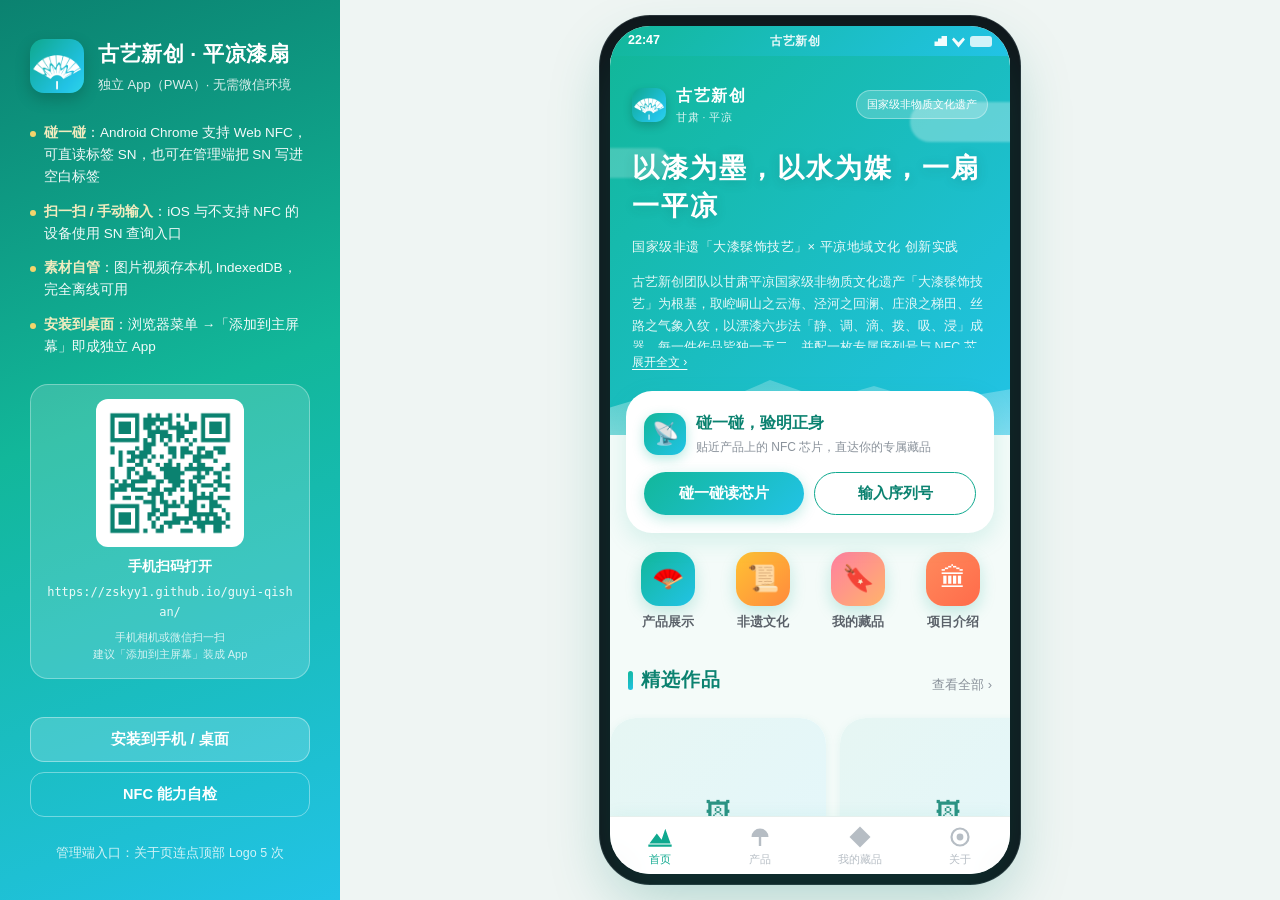
==== commit 7dbbe499: "Add permanent-link QR and lan.json" ====
--- a/index.html
+++ b/index.html
@@ -33,12 +33,12 @@
     <li><b>素材自管</b>：图片视频存本机 IndexedDB，完全离线可用</li>
     <li><b>安装到桌面</b>：浏览器菜单 →「添加到主屏幕」即成独立 App</li>
   </ul>
-  <!-- 手机扫码访问（局域网） -->
+  <!-- 手机扫码访问（线上永久地址） -->
   <div class="desk-qr" id="deskQr" hidden>
     <img src="icons/lan-qr.png" alt="手机扫码访问">
     <div class="dq-t">手机扫码打开</div>
     <div class="dq-u" id="dqUrl"></div>
-    <div class="dq-n">手机需与电脑连同一 Wi-Fi<br>换网络后运行 <code>node tools/gen_lan_qr.js</code> 重新生成</div>
+    <div class="dq-n">手机相机或微信扫一扫<br>建议「添加到主屏幕」装成 App</div>
   </div>
 
   <div class="desk-links">
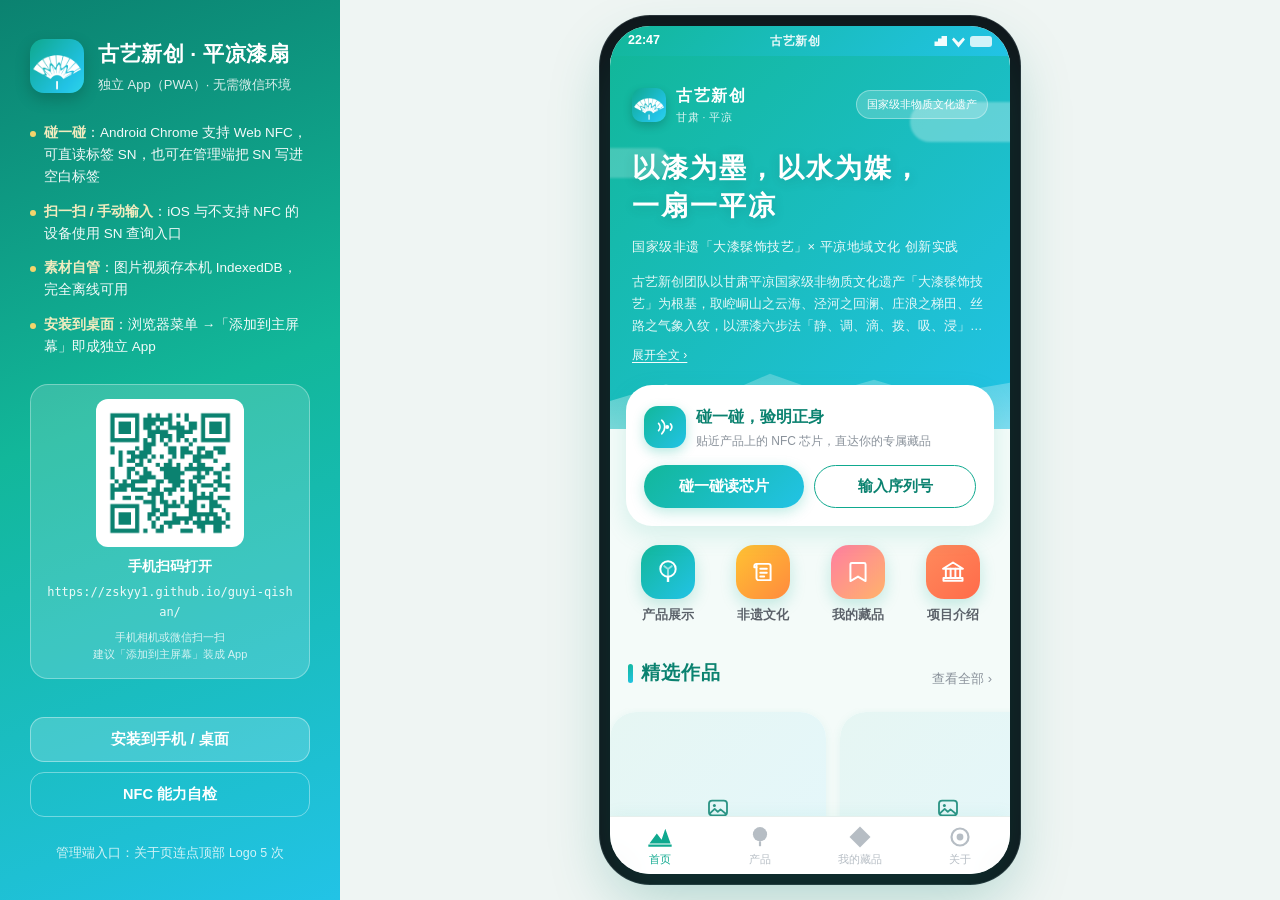
==== commit d27f9c2b: "价格全系降至 80 元内（发夹=发圈 19.9）；修复手机端深色反转/双状态栏/SN折行/emoji破图等 UI 问题；赵岩介绍与配色重做；更新项目微信与邮箱" ====
--- a/index.html
+++ b/index.html
@@ -6,6 +6,9 @@
         content="width=device-width, initial-scale=1.0, maximum-scale=1.0, user-scalable=no, viewport-fit=cover">
   <title>古艺新创·平凉漆扇</title>
   <meta name="description" content="以漆为墨，以水为媒，一扇一平凉。国家级非遗大漆髹饰技艺 × 平凉地域文化创新实践。">
+  <!-- 锁定浅色方案：阻止安卓浏览器「强制深色」把界面反转 -->
+  <meta name="color-scheme" content="only light">
+  <meta name="supported-color-schemes" content="only light">
   <meta name="theme-color" content="#0FA98F">
   <meta name="apple-mobile-web-app-capable" content="yes">
   <meta name="apple-mobile-web-app-status-bar-style" content="black-translucent">
--- a/css/theme.css
+++ b/css/theme.css
@@ -11,6 +11,10 @@
 
 /* ============ 1. 设计变量 ============ */
 :root {
+  /* 锁定浅色方案：阻止安卓 Chrome / 微信「强制深色」把白卡片反转成黑卡片 */
+  color-scheme: only light;
+  forced-color-adjust: none;
+
   /* —— 平凉色谱（六色） —— */
   --kt-green: #0FA98F;        /* 崆峒青 · 品牌主色 */
   --kt-green-d: #0B8270;
@@ -91,6 +95,8 @@
 h1, h2, h3, h4, p, ul, ol, figure { margin: 0; padding: 0; }
 ul, ol { list-style: none; }
 img { display: block; max-width: 100%; }
+/* 内联 SVG 图标：随父级字号缩放、随文字颜色着色 */
+svg.ic { width: 1em; height: 1em; display: inline-block; vertical-align: -.12em; flex: none; }
 button { font-family: inherit; cursor: pointer; border: none; background: none; color: inherit; }
 input, textarea, select { font-family: inherit; font-size: 15px; color: inherit; }
 
@@ -201,6 +207,10 @@
 }
 @media (max-width: 899px) {
   .desk-side { display: none; }
+  /* 真机上已有系统状态栏，隐藏模拟状态栏，避免「双状态栏 + 假时间 5:35」 */
+  .status-bar { display: none !important; }
+  /* 状态栏让出的安全区由外壳自己补上（刘海屏不遮内容） */
+  .phone { padding-top: var(--safe-t); }
 }
 
 /* —— 模拟状态栏 —— */
@@ -317,8 +327,8 @@
   mask-image: url("data:image/svg+xml,%3Csvg xmlns='http://www.w3.org/2000/svg' viewBox='0 0 24 24'%3E%3Cpath d='M1 21h22v2H1z'/%3E%3Cpath d='M2 20l7-9.5 4.5 6L17 6l5 14z'/%3E%3C/svg%3E");
 }
 .ti-fan {
-  -webkit-mask-image: url("data:image/svg+xml,%3Csvg xmlns='http://www.w3.org/2000/svg' viewBox='0 0 24 24'%3E%3Cpath d='M3.5 12a8.5 8.5 0 0 1 17 0z'/%3E%3Cpath d='M10.8 12h2.4v9h-2.4z'/%3E%3C/svg%3E");
-  mask-image: url("data:image/svg+xml,%3Csvg xmlns='http://www.w3.org/2000/svg' viewBox='0 0 24 24'%3E%3Cpath d='M3.5 12a8.5 8.5 0 0 1 17 0z'/%3E%3Cpath d='M10.8 12h2.4v9h-2.4z'/%3E%3C/svg%3E");
+  -webkit-mask-image: url("data:image/svg+xml,%3Csvg xmlns='http://www.w3.org/2000/svg' viewBox='0 0 24 24'%3E%3Ccircle cx='12' cy='9.2' r='7.1'/%3E%3Cpath d='M10.9 16.3h2.2v4.9h-2.2z'/%3E%3C/svg%3E");
+  mask-image: url("data:image/svg+xml,%3Csvg xmlns='http://www.w3.org/2000/svg' viewBox='0 0 24 24'%3E%3Ccircle cx='12' cy='9.2' r='7.1'/%3E%3Cpath d='M10.9 16.3h2.2v4.9h-2.2z'/%3E%3C/svg%3E");
 }
 .ti-seal {
   -webkit-mask-image: url("data:image/svg+xml,%3Csvg xmlns='http://www.w3.org/2000/svg' viewBox='0 0 24 24'%3E%3Cpath d='M12 1.5l10.5 10.5L12 22.5 1.5 12z'/%3E%3Cpath fill='none' stroke='%23000' stroke-width='1.6' d='M12 6.5l5.5 5.5L12 17.5 6.5 12z'/%3E%3C/svg%3E");
@@ -393,18 +403,28 @@
   border-radius: 10px;
   background: var(--grad-brand-soft);
   border: 1px solid #CDEAE4;
+  white-space: nowrap;      /* 序列号绝不折行 */
+  max-width: 100%;
 }
 .sn-badge .lab {
   font-size: 11px; font-weight: 700; color: #fff;
   background: var(--kt-green);
   border-radius: 6px; padding: 2px 7px; letter-spacing: .5px;
+  flex: none;
 }
 .sn-badge .val {
   font-family: ui-monospace, "SF Mono", Menlo, Consolas, monospace;
   font-size: 14px; font-weight: 700; color: var(--kt-green-d); letter-spacing: .8px;
+  white-space: nowrap;
+  font-variant-numeric: tabular-nums;
 }
 .sn-badge.lg { padding: 8px 16px 8px 8px; border-radius: 14px; }
 .sn-badge.lg .val { font-size: 18px; }
+
+/* 卡片内紧凑版：前缀 GY- 收进标签位，整串仍完整显示且不折行 */
+.sn-badge.compact { padding: 4px 9px 4px 5px; gap: 5px; border-radius: 8px; }
+.sn-badge.compact .lab { font-size: 10px; padding: 2px 5px; letter-spacing: .3px; }
+.sn-badge.compact .val { font-size: 12px; letter-spacing: .2px; }
 
 /* —— 占位素材块（提示替换为真实图片/视频） —— */
 .ph {
@@ -426,13 +446,17 @@
     repeating-linear-gradient(115deg, rgba(79, 211, 188, .16) 0 2px, transparent 2px 16px);
   pointer-events: none;
 }
-.ph-ico { font-size: 26px; opacity: .85; }
-.ph-text { font-size: 13px; font-weight: 700; letter-spacing: .5px; z-index: 1; }
-.ph-sub { font-size: 11px; color: var(--jh-blue-d); opacity: .85; z-index: 1; }
+.ph-ico { font-size: 26px; opacity: .85; z-index: 1; display: flex; }
+/* 图标用内联 SVG：不依赖 emoji 字体，任何安卓机型都不会出现「破图方框」 */
+.ph-ico svg { width: 30px; height: 30px; display: block; color: inherit; }
+.ph-text { font-size: 13px; font-weight: 700; letter-spacing: .5px; z-index: 1; text-align: center; }
+.ph-sub { font-size: 11px; color: var(--jh-blue-d); opacity: .85; z-index: 1; text-align: center; }
 .ph.gold { background: linear-gradient(135deg, #FFF6E0, #FFEBD6); color: var(--tt-gold-d); }
 .ph.pink { background: linear-gradient(135deg, #FFEEF3, #FFE6EF); color: #D9537C; }
-.ph.small .ph-ico { font-size: 18px; }
+.ph.small { gap: 4px; padding: 10px; }
+.ph.small .ph-ico svg { width: 24px; height: 24px; }
 .ph.small .ph-text { font-size: 11px; }
+.ph.small .ph-sub { display: none; }
 
 /* —— 空态 —— */
 .empty {
--- a/css/pages.css
+++ b/css/pages.css
@@ -26,18 +26,23 @@
   margin-top: 22px;
   font-size: 27px; font-weight: 800; line-height: 1.42; letter-spacing: 2px;
   text-shadow: 0 2px 12px rgba(0, 60, 50, .18);
-}
+  text-wrap: balance;
+}
+/* 每个短句整体换行，断句位置始终落在逗号处，不会把单个字甩到下一行 */
+.hero-slogan .sl { display: inline-block; white-space: nowrap; }
 .hero-sub { position: relative; z-index: 2; margin-top: 10px; font-size: 13px; opacity: .92; letter-spacing: .5px; }
 .hero-intro {
   position: relative; z-index: 2;
   margin-top: 14px; font-size: 12.5px; line-height: 1.75;
-  opacity: .88; max-height: 76px; overflow: hidden;
-  transition: max-height .28s ease;
-}
-.hero-intro.open { max-height: 400px; }
+  opacity: .88;
+  display: -webkit-box; -webkit-line-clamp: 3; -webkit-box-orient: vertical;
+  overflow: hidden;
+}
+/* 展开后不再截断（整行显示，避免出现被切一半的文字） */
+.hero-intro.open { -webkit-line-clamp: unset; display: block; }
 .hero-more {
   position: relative; z-index: 2;
-  margin-top: 6px; padding: 0;
+  margin-top: 10px; padding: 0;
   font-size: 12px; color: #fff; opacity: .95;
   text-decoration: underline; text-underline-offset: 3px;
 }
@@ -58,7 +63,7 @@
   width: 42px; height: 42px; border-radius: 14px;
   background: var(--grad-brand);
   display: flex; align-items: center; justify-content: center;
-  font-size: 22px;
+  font-size: 22px; color: #fff;
   box-shadow: 0 4px 12px rgba(18, 183, 154, .3);
 }
 .nfc-head h3 { font-size: 16px; font-weight: 800; color: var(--kt-green-d); }
@@ -120,18 +125,26 @@
 .pal-body .from { font-size: 11px; color: var(--gray-2); margin-top: 2px; }
 
 /* 作品网格 */
-.grid-2 { display: grid; grid-template-columns: repeat(2, 1fr); gap: 14px; padding: 4px 16px 8px; }
-.p-card { background: #fff; border-radius: var(--r-l); overflow: hidden; box-shadow: var(--shadow-s); transition: transform .16s ease; }
+.grid-2 { display: grid; grid-template-columns: repeat(2, 1fr); gap: 14px; padding: 4px 16px 8px; align-items: stretch; }
+.p-card {
+  display: flex; flex-direction: column;   /* 卡片等高：底部价格与状态始终对齐 */
+  background: var(--card); border-radius: var(--r-l); overflow: hidden;
+  box-shadow: var(--shadow-s); transition: transform .16s ease;
+  min-width: 0;
+}
 .p-card:active { transform: scale(.98); }
-.p-img { width: 100%; aspect-ratio: 1 / 1; }
-.p-body { padding: 12px 13px 14px; }
-.p-name { font-size: 15px; font-weight: 700; line-height: 1.4; }
+.p-img { width: 100%; aspect-ratio: 1 / 1; flex: none; background: var(--bg-2); }
+.p-body { padding: 12px 13px 14px; flex: 1 1 auto; display: flex; flex-direction: column; min-width: 0; }
+.p-name {
+  font-size: 15px; font-weight: 700; line-height: 1.4;
+  display: -webkit-box; -webkit-line-clamp: 2; -webkit-box-orient: vertical; overflow: hidden;
+}
 .p-sub { font-size: 12px; color: var(--gray-2); margin-top: 3px; }
-.p-sn { margin-top: 10px; }
-.p-foot { display: flex; align-items: center; justify-content: space-between; margin-top: 10px; }
-.p-price { font-size: 17px; font-weight: 800; color: var(--dx-orange); }
+.p-sn { margin-top: 10px; min-width: 0; }
+.p-foot { display: flex; align-items: center; justify-content: space-between; margin-top: auto; padding-top: 10px; }
+.p-price { font-size: 17px; font-weight: 800; color: var(--dx-orange); line-height: 1.2; }
 .p-price.free { color: var(--gray-3); font-size: 13px; font-weight: 600; }
-.p-status { font-size: 12px; font-weight: 600; }
+.p-status { font-size: 12px; font-weight: 600; flex: none; }
 .p-status.sold { color: var(--gray-3); }
 .p-status.unsold { color: var(--kt-green); }
 
@@ -159,7 +172,7 @@
 .list-meta { padding: 6px 18px 0; font-size: 12px; color: var(--gray-2); }
 
 /* ============ 产品详情页 ============ */
-.pd-swiper { position: relative; width: 100%; height: 300px; background: var(--bg-2); }
+.pd-swiper { position: relative; width: 100%; height: 62vw; max-height: 290px; min-height: 200px; background: var(--bg-2); }
 .pd-track { display: flex; height: 100%; overflow-x: auto; scroll-snap-type: x mandatory; }
 .pd-track::-webkit-scrollbar { display: none; }
 .pd-slide { flex: none; width: 100%; height: 100%; scroll-snap-align: start; }
@@ -242,7 +255,7 @@
 .snq-hero h2 { font-size: 21px; font-weight: 800; letter-spacing: 1px; margin-top: 8px; }
 .snq-hero p { font-size: 13px; opacity: .9; margin-top: 6px; }
 
-.snq-form { margin: -22px 16px 0; padding: 20px; border-radius: var(--r-l); background: #fff; box-shadow: var(--shadow-m); }
+.snq-form { position: relative; z-index: 3; margin: -22px 16px 0; padding: 20px; border-radius: var(--r-l); background: #fff; box-shadow: var(--shadow-m); }
 .snq-inp {
   display: flex; align-items: center;
   border: 2px solid var(--line); border-radius: var(--r-m);
@@ -277,10 +290,10 @@
 .nf .acts .btn { flex: 1; }
 
 /* ============ 我的藏品 ============ */
-.col-head { padding: 20px 18px 8px; background: var(--grad-brand); color: #fff; position: relative; overflow: hidden; }
+.col-head { padding: 22px 18px 42px; background: var(--grad-brand); color: #fff; position: relative; overflow: hidden; }
 .col-head h2 { font-size: 21px; font-weight: 800; letter-spacing: 1px; }
 .col-head p { font-size: 12.5px; opacity: .9; margin-top: 4px; }
-.col-stat { display: flex; gap: 10px; padding: 0 16px; margin-top: -18px; position: relative; z-index: 4; }
+.col-stat { display: flex; gap: 10px; padding: 0 16px; margin-top: -30px; position: relative; z-index: 4; }
 .col-stat .s { flex: 1; background: #fff; border-radius: var(--r-m); padding: 12px; text-align: center; box-shadow: var(--shadow-s); }
 .col-stat .n { font-size: 22px; font-weight: 800; color: var(--kt-green-d); }
 .col-stat .l { font-size: 11.5px; color: var(--gray-2); margin-top: 2px; }
@@ -380,6 +393,8 @@
   content: ""; position: absolute; right: -30px; top: -30px; width: 120px; height: 120px; border-radius: 50%; opacity: .1;
 }
 .mem-top { display: flex; align-items: center; gap: 14px; }
+/* 头像右侧的文字块必须撑满剩余宽度，否则中文会被压到「一字一行」竖排 */
+.mem-top > div:last-child { flex: 1 1 auto; min-width: 0; }
 .mem-avatar {
   flex: none; width: 62px; height: 62px; border-radius: 22px;
   display: flex; align-items: center; justify-content: center;
@@ -387,10 +402,19 @@
   font-family: "Songti SC", serif;
   box-shadow: 0 6px 16px rgba(0, 0, 0, .16);
 }
-.mem-top .nm { font-size: 18px; font-weight: 800; }
+.mem-top .nm { font-size: 18px; font-weight: 800; display: flex; align-items: center; gap: 7px; }
+/* 性别标注：女为苹果花粉，男为崆峒青 */
+.mem-gender {
+  font-size: 10.5px; font-weight: 700; line-height: 1;
+  padding: 4px 7px; border-radius: 6px; letter-spacing: .5px;
+  font-family: -apple-system, "PingFang SC", sans-serif;
+}
+.mem-gender.is-f { background: #FFE8EF; color: #D9537C; border: 1px solid #FFD0DD; }
+.mem-gender.is-m { background: #E4F6F2; color: #0B8270; border: 1px solid #C9EAE3; }
 .mem-top .ti {
   display: inline-block; margin-top: 5px; padding: 3px 11px; border-radius: 999px;
   font-size: 12px; font-weight: 700;
+  white-space: nowrap; max-width: 100%;
 }
 .mem-duty { font-size: 13.5px; color: var(--text-2); line-height: 1.8; margin-top: 12px; }
 .mem-tags { display: flex; flex-wrap: wrap; gap: 7px; margin-top: 11px; }
@@ -401,11 +425,12 @@
 }
 
 /* ============ 关于页 ============ */
-.ab-hero { padding: 26px 22px 34px; background: var(--grad-brand); color: #fff; text-align: center; position: relative; overflow: hidden; }
+.ab-hero { padding: 26px 22px 46px; background: var(--grad-brand); color: #fff; text-align: center; position: relative; overflow: hidden; }
 .ab-logo { width: 68px; height: 68px; border-radius: 20px; margin: 0 auto; box-shadow: 0 8px 20px rgba(0, 60, 50, .25); }
 .ab-hero h1 { font-size: 20px; font-weight: 800; letter-spacing: 1.5px; margin-top: 12px; }
 .ab-hero .sl { font-size: 13px; opacity: .92; margin-top: 6px; letter-spacing: 1px; }
-.ab-hero .hr { font-size: 11.5px; opacity: .82; margin-top: 8px; }
+.ab-hero .hr { font-size: 11.5px; opacity: .86; margin-top: 7px; letter-spacing: .5px; }
+.ab-hero .hr.sub { margin-top: 3px; opacity: .72; font-size: 11px; }
 
 .val-grid { display: grid; grid-template-columns: repeat(2, 1fr); gap: 12px; padding: 4px 0 0; }
 .val-item { padding: 14px; border-radius: var(--r-m); background: #F7FBFA; text-align: center; }
